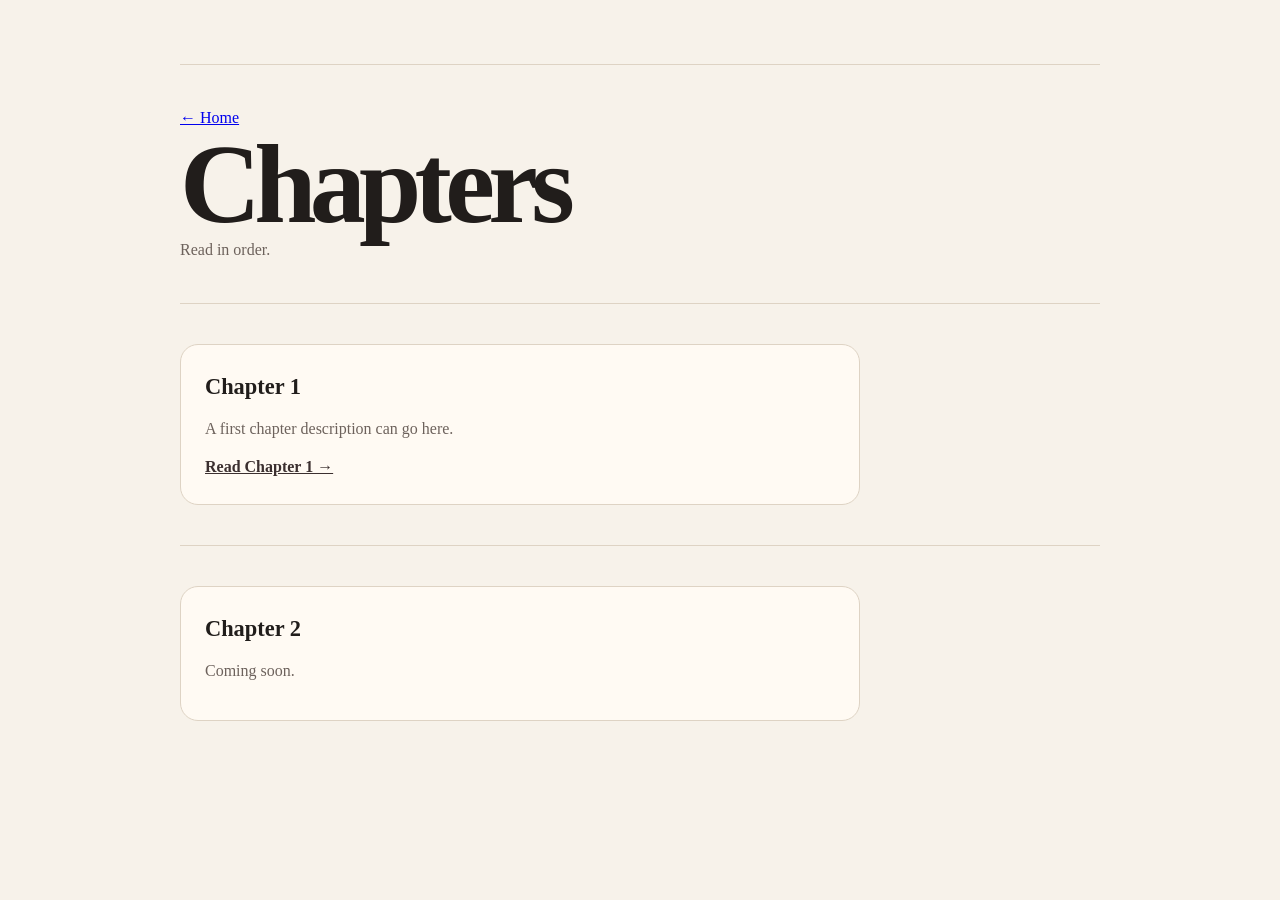
==== chapters/index.html @ 4b953893 "wheres my link" ====
<!DOCTYPE html>
<html lang="en">
<head>
  <meta charset="UTF-8" />
  <meta name="viewport" content="width=device-width, initial-scale=1.0" />

  <title>Chapters | K. Villeneuve</title>
  <meta name="description" content="Chapters by K. Villeneuve." />

  <link rel="icon" href="../assets/logo.png" />
  <link rel="stylesheet" href="../styles.css" />
</head>

<body>
  <main class="site-shell">
    <header class="section">
      <a href="../index.html">← Home</a>
      <h1>Chapters</h1>
      <p>Read in order.</p>
    </header>

    <section class="section">
      <article class="writing-card">
        <h2>Chapter 1</h2>
        <p>A first chapter description can go here.</p>
        <a href="chapter-01.html">Read Chapter 1 →</a>
      </article>
    </section>

    <section class="section">
      <article class="writing-card">
        <h2>Chapter 2</h2>
        <p>Coming soon.</p>
      </article>
    </section>
  </main>
</body>
</html>
---- styles.css ----
:root {
  --bg: #f7f2ea;
  --text: #211d1b;
  --muted: #6d625c;
  --accent: #3b2f2f;
  --card: #fffaf3;
  --border: #ded3c4;
}

* {
  box-sizing: border-box;
}

body {
  margin: 0;
  min-height: 100vh;
  font-family: Georgia, "Times New Roman", serif;
  background: var(--bg);
  color: var(--text);
  line-height: 1.6;
}

.site-shell {
  width: min(920px, calc(100% - 32px));
  margin: 0 auto;
  padding: 64px 0 32px;
}

.hero {
  min-height: 70vh;
  display: flex;
  flex-direction: column;
  justify-content: center;
  align-items: flex-start;
}

.logo {
  width: 72px;
  height: 72px;
  object-fit: contain;
  margin-bottom: 32px;
}

.eyebrow {
  margin: 0 0 12px;
  font-size: 0.85rem;
  letter-spacing: 0.16em;
  text-transform: uppercase;
  color: var(--muted);
}

h1 {
  margin: 0;
  font-size: clamp(3rem, 9vw, 7rem);
  line-height: 0.95;
  letter-spacing: -0.06em;
}

.tagline {
  max-width: 680px;
  margin: 28px 0 0;
  font-size: clamp(1.2rem, 2.4vw, 1.8rem);
  color: var(--muted);
}

.actions {
  display: flex;
  flex-wrap: wrap;
  gap: 12px;
  margin-top: 36px;
}

.button {
  display: inline-block;
  padding: 12px 18px;
  border: 1px solid var(--accent);
  border-radius: 999px;
  text-decoration: none;
  font-size: 1rem;
}

.button.primary {
  background: var(--accent);
  color: var(--bg);
}

.button.secondary {
  color: var(--accent);
}

.section {
  padding: 40px 0;
  border-top: 1px solid var(--border);
}

.section-actions {
  margin-top: 24px;
}

.section h2 {
  margin: 0 0 12px;
  font-size: 1.4rem;
}

.section p {
  max-width: 680px;
  margin: 0;
  color: var(--muted);
}

.writing-card {
  max-width: 680px;
  padding: 24px;
  background: var(--card);
  border: 1px solid var(--border);
  border-radius: 18px;
}

.writing-card h3 {
  margin: 0 0 8px;
}

.writing-card p {
  margin-bottom: 12px;
}

.writing-card a {
  color: var(--accent);
  font-weight: bold;
}

.footer {
  padding-top: 32px;
  border-top: 1px solid var(--border);
  color: var(--muted);
  font-size: 0.95rem;
}

@media (max-width: 600px) {
  .site-shell {
    padding-top: 36px;
  }

  .hero {
    min-height: 68vh;
  }

  .logo {
    width: 60px;
    height: 60px;
  }
  
.featured {
  max-width: 760px;
}

.featured h2 {
  margin: 0 0 16px;
  font-size: clamp(2.2rem, 5vw, 4rem);
  line-height: 1;
  letter-spacing: -0.04em;
}

.featured p {
  font-size: 1.25rem;
  line-height: 1.6;
}

}
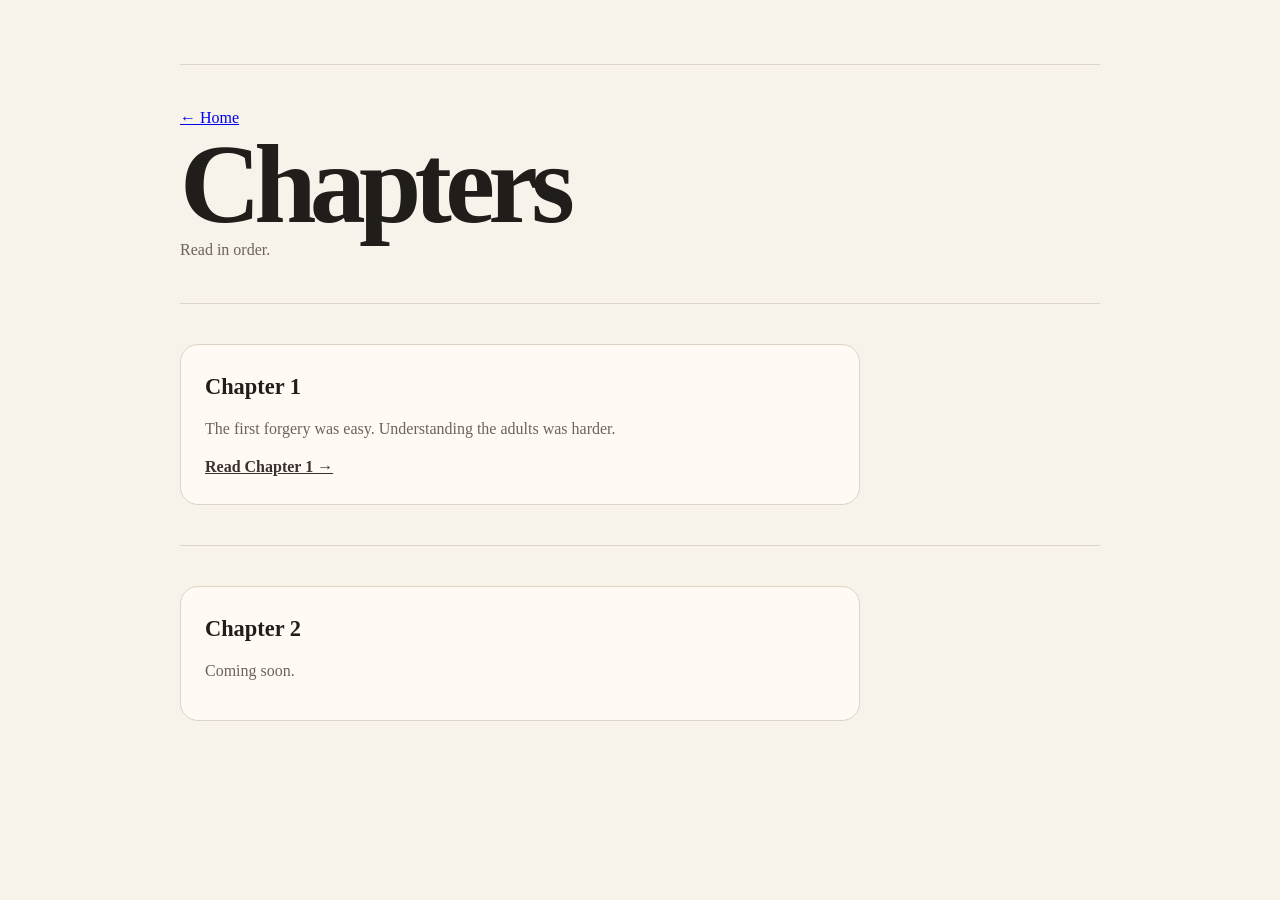
==== commit a5f57735: "update chapter title and tagline" ====
--- a/chapters/index.html
+++ b/chapters/index.html
@@ -22,7 +22,7 @@
     <section class="section">
       <article class="writing-card">
         <h2>Chapter 1</h2>
-        <p>A first chapter description can go here.</p>
+        <p>The first forgery was easy. Understanding the adults was harder.</p>
         <a href="chapter-01.html">Read Chapter 1 →</a>
       </article>
     </section>
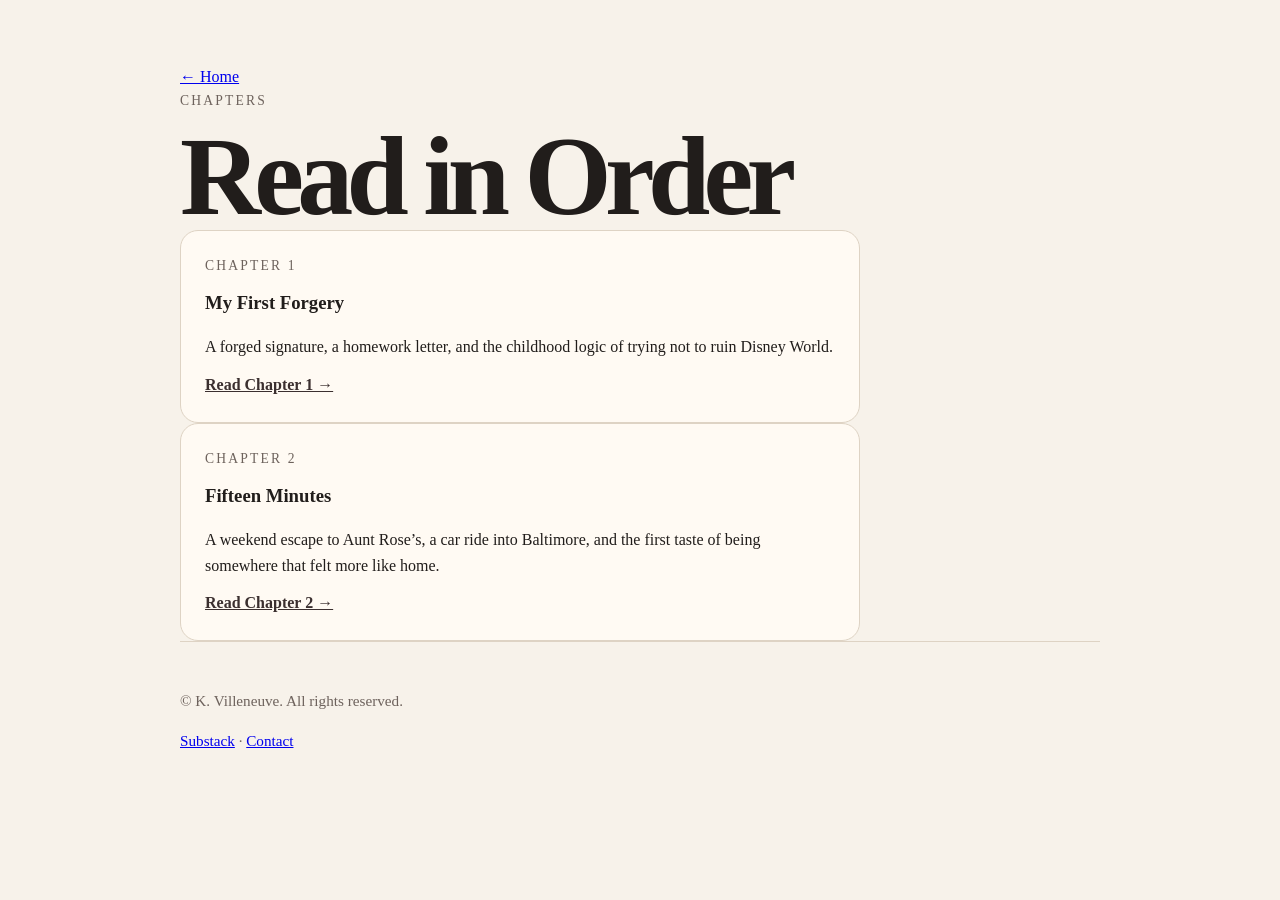
==== commit 031aaaeb: "chapter 2 add, ph for ch3" ====
--- a/chapters/index.html
+++ b/chapters/index.html
@@ -7,32 +7,58 @@
   <title>Chapters | K. Villeneuve</title>
   <meta name="description" content="Chapters by K. Villeneuve." />
 
-  <link rel="icon" href="../assets/logo.png" />
+  <link rel="icon" href="../assets/kv-logo.jpeg" />
   <link rel="stylesheet" href="../styles.css" />
 </head>
 
 <body>
   <main class="site-shell">
-    <header class="section">
-      <a href="../index.html">← Home</a>
-      <h1>Chapters</h1>
-      <p>Read in order.</p>
-    </header>
+    <section class="chapter">
+      <a href="../index.html" class="back-link">← Home</a>
 
-    <section class="section">
-      <article class="writing-card">
-        <h2>Chapter 1</h2>
-        <p>The first forgery was easy. Understanding the adults was harder.</p>
+      <header class="chapter-header">
+        <p class="eyebrow">Chapters</p>
+        <h1>Read in Order</h1>
+      </header>
+
+      <article class="writing-card chapter-card">
+        <p class="eyebrow">Chapter 1</p>
+
+        <h3>My First Forgery</h3>
+
+        <p>
+          A forged signature, a homework letter, and the childhood logic of trying not to ruin Disney World.
+        </p>
+
         <a href="chapter-01.html">Read Chapter 1 →</a>
+      </article>
+
+      <article class="writing-card chapter-card">
+        <p class="eyebrow">Chapter 2</p>
+
+        <h3>Fifteen Minutes</h3>
+
+        <p>
+          A weekend escape to Aunt Rose’s, a car ride into Baltimore, and the first taste of being somewhere that felt more like home.
+        </p>
+
+        <a href="chapter-02.html">Read Chapter 2 →</a>
       </article>
     </section>
 
-    <section class="section">
-      <article class="writing-card">
-        <h2>Chapter 2</h2>
-        <p>Coming soon.</p>
-      </article>
-    </section>
+    <footer class="footer site-footer">
+      <p>
+        &copy; <span id="year"></span> K. Villeneuve. All rights reserved.
+      </p>
+
+      <p>
+        <a href="https://substack.com/@kvilleneuve">Substack</a>
+        <span aria-hidden="true"> · </span>
+        <a href="mailto:kvilleneuveofficial@gmail.com">Contact</a>
+      </p>
+    </footer>
   </main>
+
+  <script src="../script.js"></script>
 </body>
 </html>
--- a/styles.css
+++ b/styles.css
@@ -166,4 +166,22 @@
   line-height: 1.6;
 }
 
+.chapter-card {
+  margin-bottom: 24px;
+}
+
+.site-footer p + p {
+  margin-top: 8px;
+}
+
+.site-footer a {
+  color: var(--accent);
+  font-weight: bold;
+  text-decoration: none;
+}
+
+.site-footer a:hover {
+  text-decoration: underline;
+}
+
 }
